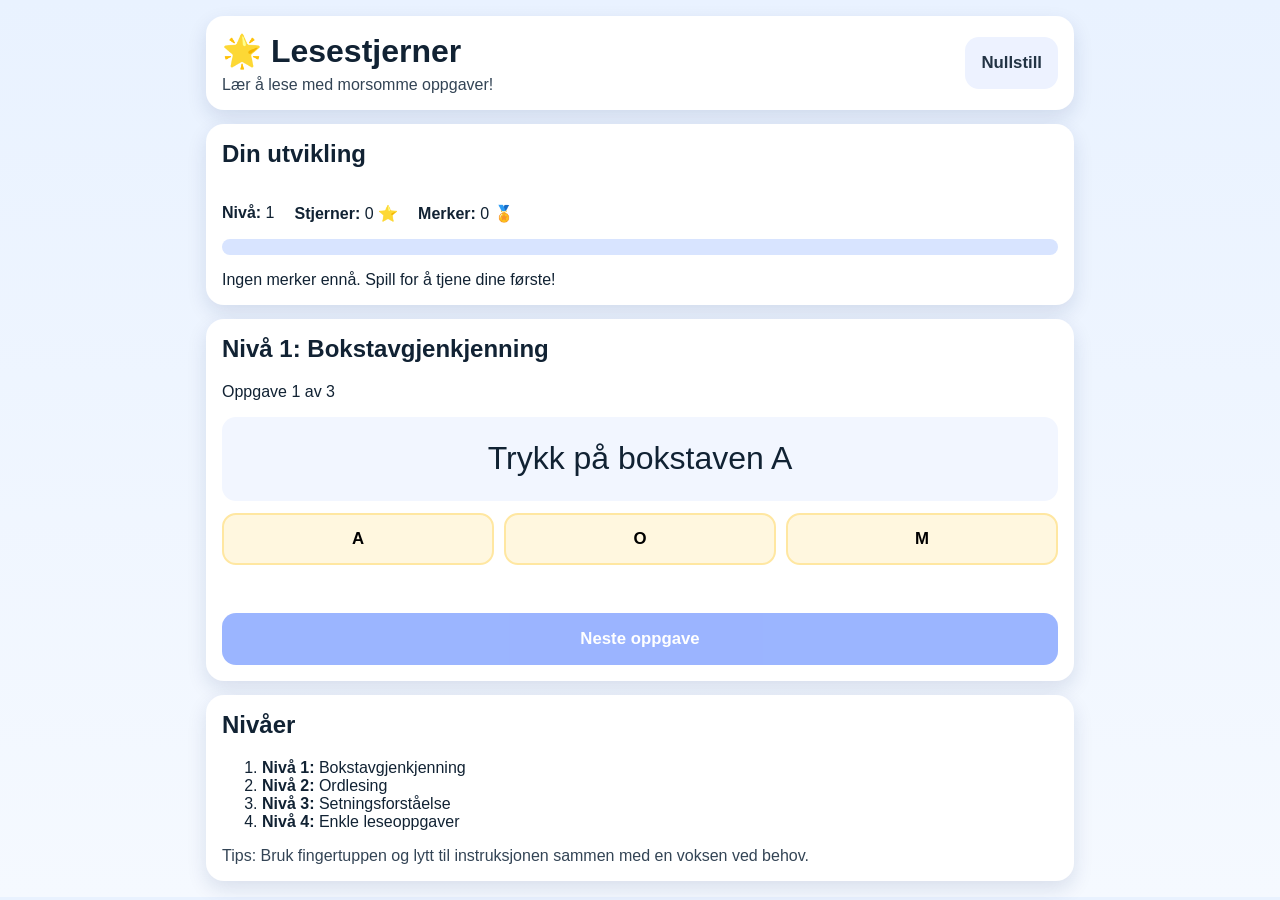
==== index.html @ c0b7d6df "Lag berøringsvennlig lesespill med nivåer og progresjon" ====
<!doctype html>
<html lang="no">
<head>
  <meta charset="UTF-8" />
  <meta name="viewport" content="width=device-width, initial-scale=1, viewport-fit=cover" />
  <title>Lesestjerner – Lesespill for barn</title>
  <link rel="stylesheet" href="styles.css" />
</head>
<body>
  <div class="app" role="application" aria-label="Lesestjerner spill">
    <header class="topbar card">
      <div>
        <h1>🌟 Lesestjerner</h1>
        <p class="subtitle">Lær å lese med morsomme oppgaver!</p>
      </div>
      <button id="resetProgress" class="secondary" aria-label="Nullstill fremgang">Nullstill</button>
    </header>

    <section class="progress card" aria-live="polite">
      <h2>Din utvikling</h2>
      <div class="stats">
        <p><strong>Nivå:</strong> <span id="playerLevel">1</span></p>
        <p><strong>Stjerner:</strong> <span id="starCount">0</span> ⭐</p>
        <p><strong>Merker:</strong> <span id="badgeCount">0</span> 🏅</p>
      </div>
      <div class="bar-wrap" aria-label="Total progresjon">
        <div id="progressBar" class="bar"></div>
      </div>
      <p id="badgeShelf" class="badge-shelf">Ingen merker ennå. Spill for å tjene dine første!</p>
    </section>

    <main class="game card">
      <h2 id="taskTitle">Oppgave 1</h2>
      <p id="taskInstruction">Trykk på riktig svar.</p>
      <div id="taskContent" class="task-content"></div>
      <div id="answerButtons" class="answer-buttons"></div>
      <p id="feedback" class="feedback" aria-live="assertive"></p>
      <button id="nextTask" class="primary" disabled>Neste oppgave</button>
    </main>

    <section class="levels card">
      <h2>Nivåer</h2>
      <ol>
        <li><strong>Nivå 1:</strong> Bokstavgjenkjenning</li>
        <li><strong>Nivå 2:</strong> Ordlesing</li>
        <li><strong>Nivå 3:</strong> Setningsforståelse</li>
        <li><strong>Nivå 4:</strong> Enkle leseoppgaver</li>
      </ol>
      <p class="small">Tips: Bruk fingertuppen og lytt til instruksjonen sammen med en voksen ved behov.</p>
    </section>
  </div>

  <div id="rewardAnimation" class="reward-animation" aria-hidden="true">✨ Bra jobbet! ✨</div>

  <script src="app.js"></script>
</body>
</html>
---- styles.css ----
:root {
  --bg: #f5f9ff;
  --card: #ffffff;
  --ink: #123;
  --primary: #4a78ff;
  --primary-dark: #365fd8;
  --good: #1f9d55;
  --bad: #d64545;
  --accent: #ffd447;
  --radius: 18px;
  --shadow: 0 8px 20px rgba(20, 40, 100, 0.12);
}

* {
  box-sizing: border-box;
  -webkit-tap-highlight-color: transparent;
}

body {
  margin: 0;
  font-family: "Avenir Next", "Helvetica Neue", Arial, sans-serif;
  background: linear-gradient(180deg, #e9f2ff, var(--bg));
  color: var(--ink);
}

.app {
  max-width: 900px;
  margin: 0 auto;
  padding: 16px;
  display: grid;
  gap: 14px;
}

.card {
  background: var(--card);
  border-radius: var(--radius);
  box-shadow: var(--shadow);
  padding: 16px;
}

.topbar {
  display: flex;
  justify-content: space-between;
  align-items: center;
  gap: 12px;
}

h1 {
  margin: 0;
  font-size: clamp(1.5rem, 4vw, 2rem);
}

h2 {
  margin-top: 0;
}

.subtitle,
.small {
  margin: 6px 0 0;
  color: #345;
}

.stats {
  display: flex;
  flex-wrap: wrap;
  gap: 12px 20px;
}

.bar-wrap {
  width: 100%;
  height: 16px;
  border-radius: 999px;
  background: #d8e4ff;
  overflow: hidden;
}

.bar {
  width: 0;
  height: 100%;
  background: linear-gradient(90deg, #6a8dff, #4ad4ff);
  transition: width 300ms ease;
}

.badge-shelf {
  margin-bottom: 0;
}

.task-content {
  font-size: clamp(1.3rem, 5vw, 2rem);
  background: #f2f6ff;
  border-radius: 14px;
  padding: 14px;
  min-height: 84px;
  display: flex;
  align-items: center;
  justify-content: center;
  text-align: center;
}

.answer-buttons {
  margin-top: 12px;
  display: grid;
  grid-template-columns: repeat(auto-fit, minmax(130px, 1fr));
  gap: 10px;
}

button {
  border: none;
  border-radius: 14px;
  padding: 14px 16px;
  font-size: 1.05rem;
  font-weight: 700;
  min-height: 52px;
  touch-action: manipulation;
}

button:disabled {
  opacity: 0.55;
}

button.primary {
  margin-top: 12px;
  width: 100%;
  background: var(--primary);
  color: white;
}

button.primary:not(:disabled):active,
button.primary:not(:disabled):hover {
  background: var(--primary-dark);
}

button.secondary {
  background: #edf2ff;
  color: #234;
}

.answer {
  background: #fff7df;
  border: 2px solid #ffe7a1;
}

.answer.correct {
  background: #dcffe9;
  border-color: #94ebbb;
}

.answer.wrong {
  background: #ffe3e3;
  border-color: #ffb0b0;
}

.feedback {
  margin: 12px 0 0;
  font-size: 1.1rem;
  min-height: 24px;
  font-weight: 600;
}

.feedback.good { color: var(--good); }
.feedback.bad { color: var(--bad); }

.reward-animation {
  position: fixed;
  inset: auto 20px 24px 20px;
  background: var(--accent);
  color: #4d3400;
  border-radius: 16px;
  box-shadow: var(--shadow);
  text-align: center;
  padding: 14px;
  font-weight: 800;
  transform: translateY(120px);
  transition: transform 300ms ease;
}

.reward-animation.show {
  transform: translateY(0);
}

@media (min-width: 768px) {
  .app {
    grid-template-columns: 1fr 1fr;
  }

  .topbar,
  .progress,
  .game,
  .levels {
    grid-column: span 2;
  }
}
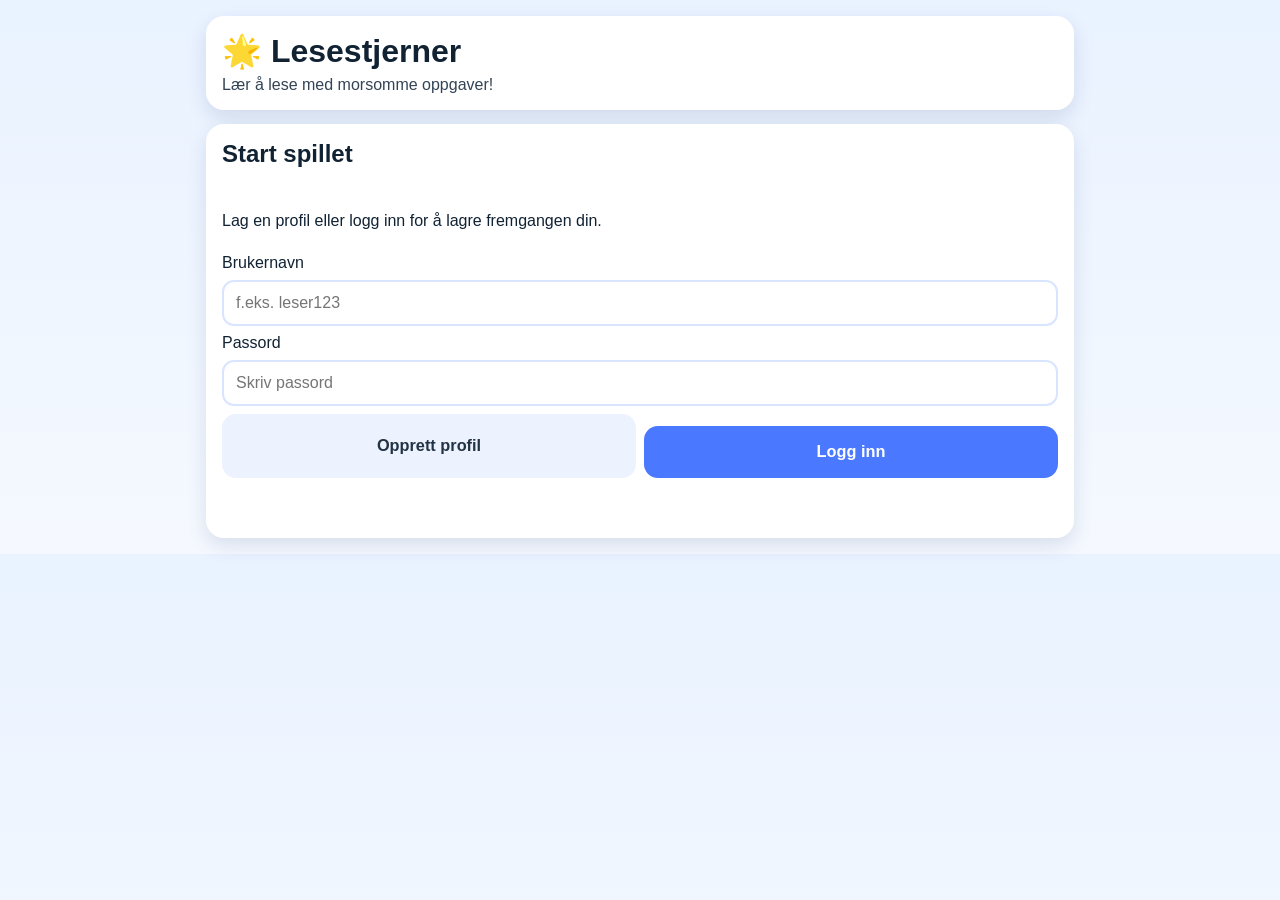
==== commit 0a4c7943: "Legg til profiler, nivåvalgflyt og historikk" ====
--- a/index.html
+++ b/index.html
@@ -13,40 +13,58 @@
         <h1>🌟 Lesestjerner</h1>
         <p class="subtitle">Lær å lese med morsomme oppgaver!</p>
       </div>
-      <button id="resetProgress" class="secondary" aria-label="Nullstill fremgang">Nullstill</button>
+      <button id="logoutBtn" class="secondary" hidden>Logg ut</button>
     </header>
 
-    <section class="progress card" aria-live="polite">
-      <h2>Din utvikling</h2>
-      <div class="stats">
-        <p><strong>Nivå:</strong> <span id="playerLevel">1</span></p>
-        <p><strong>Stjerner:</strong> <span id="starCount">0</span> ⭐</p>
-        <p><strong>Merker:</strong> <span id="badgeCount">0</span> 🏅</p>
+    <section id="authCard" class="card auth" aria-live="polite">
+      <h2>Start spillet</h2>
+      <p>Lag en profil eller logg inn for å lagre fremgangen din.</p>
+      <label for="usernameInput">Brukernavn</label>
+      <input id="usernameInput" type="text" autocomplete="username" maxlength="20" placeholder="f.eks. leser123" />
+      <label for="passwordInput">Passord</label>
+      <input id="passwordInput" type="password" autocomplete="current-password" maxlength="30" placeholder="Skriv passord" />
+      <div class="auth-actions">
+        <button id="createProfileBtn" class="secondary">Opprett profil</button>
+        <button id="loginBtn" class="primary">Logg inn</button>
       </div>
-      <div class="bar-wrap" aria-label="Total progresjon">
-        <div id="progressBar" class="bar"></div>
-      </div>
-      <p id="badgeShelf" class="badge-shelf">Ingen merker ennå. Spill for å tjene dine første!</p>
+      <p id="authFeedback" class="feedback"></p>
     </section>
 
-    <main class="game card">
-      <h2 id="taskTitle">Oppgave 1</h2>
-      <p id="taskInstruction">Trykk på riktig svar.</p>
-      <div id="taskContent" class="task-content"></div>
-      <div id="answerButtons" class="answer-buttons"></div>
-      <p id="feedback" class="feedback" aria-live="assertive"></p>
-      <button id="nextTask" class="primary" disabled>Neste oppgave</button>
-    </main>
+    <section id="gameShell" hidden>
+      <section class="progress card" aria-live="polite">
+        <h2>Din utvikling</h2>
+        <p><strong>Innlogget som:</strong> <span id="activeUser">-</span></p>
+        <div class="stats">
+          <p><strong>Stjerner:</strong> <span id="starCount">0</span> ⭐</p>
+          <p><strong>Merker:</strong> <span id="badgeCount">0</span> 🏅</p>
+        </div>
+        <div class="bar-wrap" aria-label="Total progresjon">
+          <div id="progressBar" class="bar"></div>
+        </div>
+        <p id="badgeShelf" class="badge-shelf">Ingen merker ennå. Spill for å tjene dine første!</p>
+        <button id="resetProgress" class="secondary">Nullstill min fremgang</button>
+      </section>
 
-    <section class="levels card">
-      <h2>Nivåer</h2>
-      <ol>
-        <li><strong>Nivå 1:</strong> Bokstavgjenkjenning</li>
-        <li><strong>Nivå 2:</strong> Ordlesing</li>
-        <li><strong>Nivå 3:</strong> Setningsforståelse</li>
-        <li><strong>Nivå 4:</strong> Enkle leseoppgaver</li>
-      </ol>
-      <p class="small">Tips: Bruk fingertuppen og lytt til instruksjonen sammen med en voksen ved behov.</p>
+      <section class="card level-picker">
+        <h2>Velg nivå</h2>
+        <p id="levelStatus" class="small">Velg et nivå for å starte.</p>
+        <div id="levelButtons" class="level-buttons"></div>
+      </section>
+
+      <main class="game card">
+        <h2 id="taskTitle">Oppgave</h2>
+        <p id="taskInstruction">Velg et nivå først.</p>
+        <div id="taskContent" class="task-content">👈 Velg nivå for å begynne.</div>
+        <div id="answerButtons" class="answer-buttons"></div>
+        <p id="feedback" class="feedback" aria-live="assertive"></p>
+        <button id="nextTask" class="primary" disabled>Neste oppgave</button>
+      </main>
+
+      <section class="levels card">
+        <h2>Historikk</h2>
+        <p class="small">Her ser du dine siste fullførte nivåer.</p>
+        <ul id="historyList" class="history-list"></ul>
+      </section>
     </section>
   </div>
 
--- a/styles.css
+++ b/styles.css
@@ -60,6 +60,24 @@
   color: #345;
 }
 
+.auth {
+  display: grid;
+  gap: 8px;
+}
+
+input {
+  border: 2px solid #d9e4ff;
+  border-radius: 12px;
+  padding: 12px;
+  font-size: 1rem;
+}
+
+.auth-actions {
+  display: grid;
+  gap: 8px;
+  grid-template-columns: 1fr 1fr;
+}
+
 .stats {
   display: flex;
   flex-wrap: wrap;
@@ -82,11 +100,22 @@
 }
 
 .badge-shelf {
-  margin-bottom: 0;
+  margin-bottom: 12px;
+}
+
+.level-buttons {
+  display: grid;
+  grid-template-columns: repeat(auto-fit, minmax(150px, 1fr));
+  gap: 8px;
+  margin-top: 10px;
+}
+
+.level-button.active {
+  outline: 3px solid #8cb0ff;
 }
 
 .task-content {
-  font-size: clamp(1.3rem, 5vw, 2rem);
+  font-size: clamp(1.15rem, 4.5vw, 1.7rem);
   background: #f2f6ff;
   border-radius: 14px;
   padding: 14px;
@@ -108,7 +137,7 @@
   border: none;
   border-radius: 14px;
   padding: 14px 16px;
-  font-size: 1.05rem;
+  font-size: 1.02rem;
   font-weight: 700;
   min-height: 52px;
   touch-action: manipulation;
@@ -159,6 +188,11 @@
 
 .feedback.good { color: var(--good); }
 .feedback.bad { color: var(--bad); }
+
+.history-list {
+  margin: 8px 0 0;
+  padding-left: 18px;
+}
 
 .reward-animation {
   position: fixed;
@@ -184,9 +218,12 @@
   }
 
   .topbar,
+  #authCard,
+  #gameShell,
   .progress,
   .game,
-  .levels {
+  .levels,
+  .level-picker {
     grid-column: span 2;
   }
 }
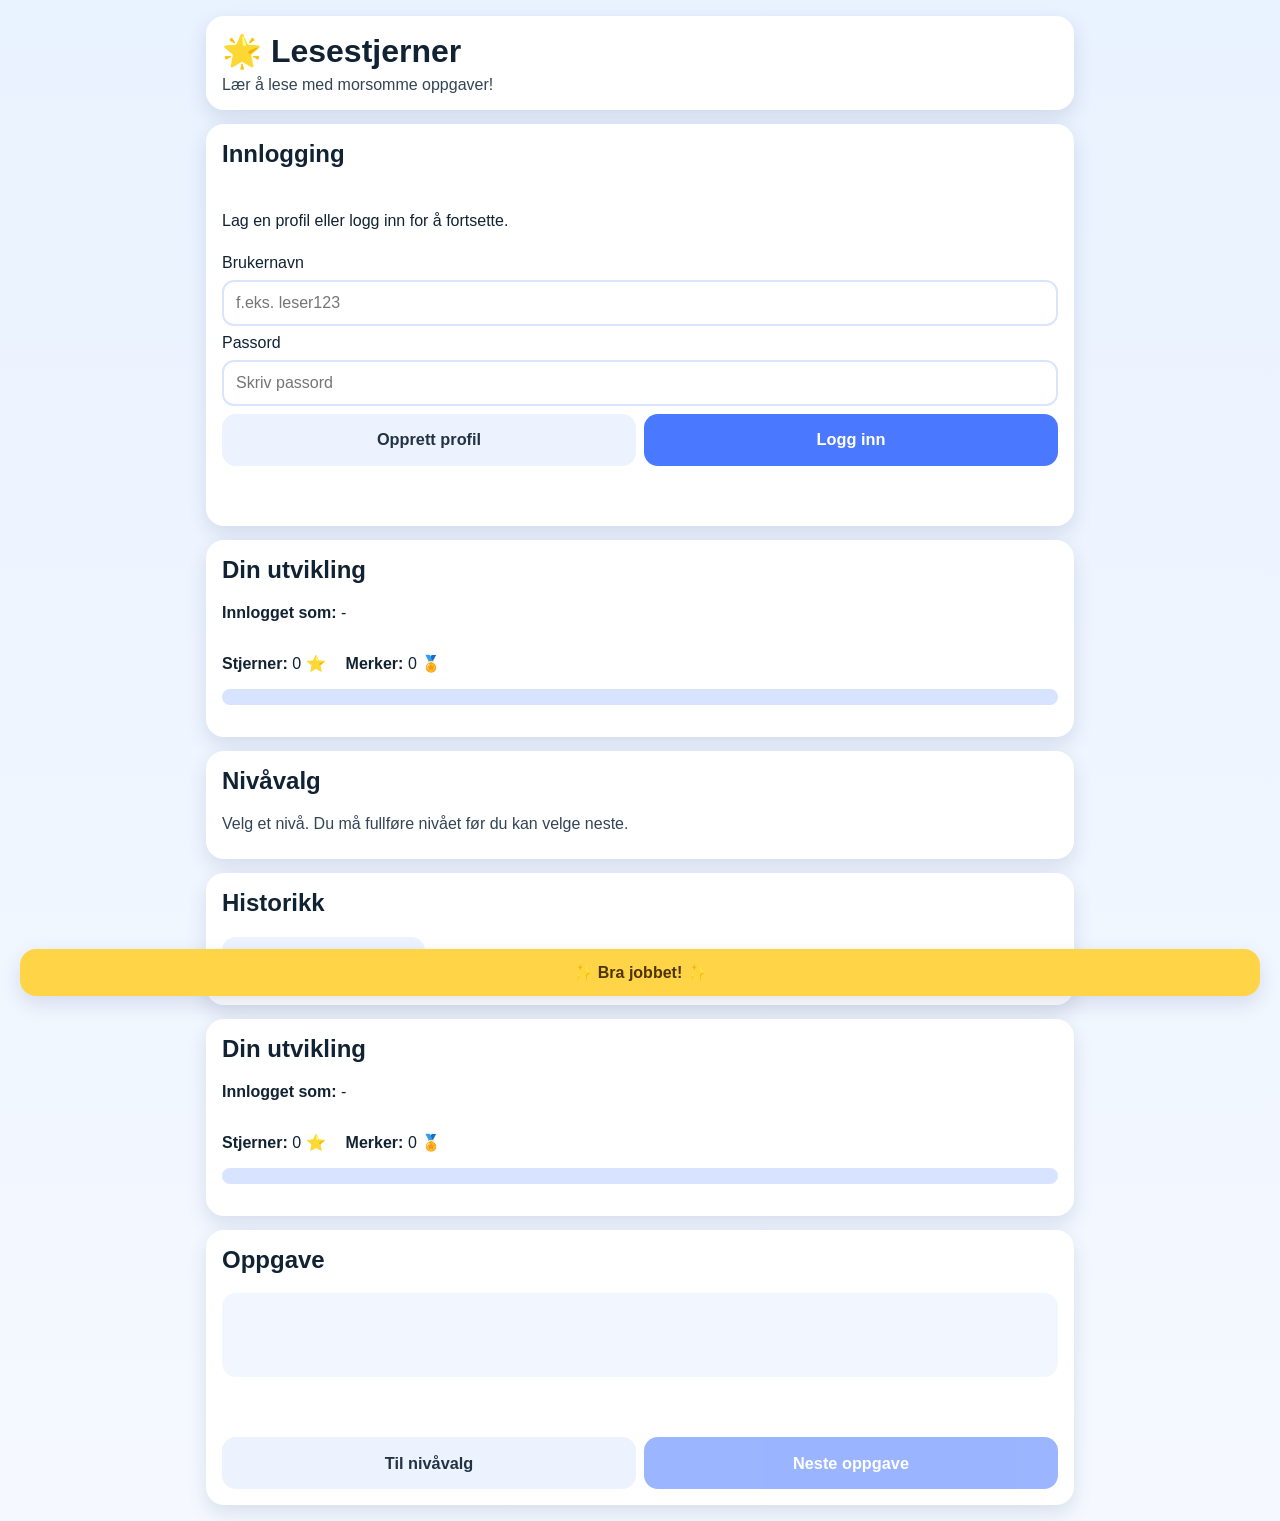
==== commit 84d82577: "Del UI i lag: innlogging, nivåvalg og oppgaver" ====
--- a/index.html
+++ b/index.html
@@ -16,9 +16,9 @@
       <button id="logoutBtn" class="secondary" hidden>Logg ut</button>
     </header>
 
-    <section id="authCard" class="card auth" aria-live="polite">
-      <h2>Start spillet</h2>
-      <p>Lag en profil eller logg inn for å lagre fremgangen din.</p>
+    <section id="loginView" class="card auth view" aria-live="polite">
+      <h2>Innlogging</h2>
+      <p>Lag en profil eller logg inn for å fortsette.</p>
       <label for="usernameInput">Brukernavn</label>
       <input id="usernameInput" type="text" autocomplete="username" maxlength="20" placeholder="f.eks. leser123" />
       <label for="passwordInput">Passord</label>
@@ -30,46 +30,58 @@
       <p id="authFeedback" class="feedback"></p>
     </section>
 
-    <section id="gameShell" hidden>
+    <section id="levelView" class="view" hidden>
       <section class="progress card" aria-live="polite">
         <h2>Din utvikling</h2>
-        <p><strong>Innlogget som:</strong> <span id="activeUser">-</span></p>
+        <p><strong>Innlogget som:</strong> <span id="activeUserLevel">-</span></p>
         <div class="stats">
-          <p><strong>Stjerner:</strong> <span id="starCount">0</span> ⭐</p>
-          <p><strong>Merker:</strong> <span id="badgeCount">0</span> 🏅</p>
+          <p><strong>Stjerner:</strong> <span id="starCountLevel">0</span> ⭐</p>
+          <p><strong>Merker:</strong> <span id="badgeCountLevel">0</span> 🏅</p>
         </div>
-        <div class="bar-wrap" aria-label="Total progresjon">
-          <div id="progressBar" class="bar"></div>
-        </div>
-        <p id="badgeShelf" class="badge-shelf">Ingen merker ennå. Spill for å tjene dine første!</p>
-        <button id="resetProgress" class="secondary">Nullstill min fremgang</button>
+        <div class="bar-wrap"><div id="progressBarLevel" class="bar"></div></div>
+        <p id="badgeShelfLevel" class="badge-shelf"></p>
       </section>
 
       <section class="card level-picker">
-        <h2>Velg nivå</h2>
-        <p id="levelStatus" class="small">Velg et nivå for å starte.</p>
+        <h2>Nivåvalg</h2>
+        <p class="small">Velg et nivå. Du må fullføre nivået før du kan velge neste.</p>
         <div id="levelButtons" class="level-buttons"></div>
+      </section>
+
+      <section class="levels card">
+        <h2>Historikk</h2>
+        <ul id="historyList" class="history-list"></ul>
+        <button id="resetProgress" class="secondary">Nullstill min fremgang</button>
+      </section>
+    </section>
+
+    <section id="taskView" class="view" hidden>
+      <section class="progress card" aria-live="polite">
+        <h2>Din utvikling</h2>
+        <p><strong>Innlogget som:</strong> <span id="activeUserTask">-</span></p>
+        <div class="stats">
+          <p><strong>Stjerner:</strong> <span id="starCountTask">0</span> ⭐</p>
+          <p><strong>Merker:</strong> <span id="badgeCountTask">0</span> 🏅</p>
+        </div>
+        <div class="bar-wrap"><div id="progressBarTask" class="bar"></div></div>
+        <p id="badgeShelfTask" class="badge-shelf"></p>
       </section>
 
       <main class="game card">
         <h2 id="taskTitle">Oppgave</h2>
-        <p id="taskInstruction">Velg et nivå først.</p>
-        <div id="taskContent" class="task-content">👈 Velg nivå for å begynne.</div>
+        <p id="taskInstruction"></p>
+        <div id="taskContent" class="task-content"></div>
         <div id="answerButtons" class="answer-buttons"></div>
         <p id="feedback" class="feedback" aria-live="assertive"></p>
-        <button id="nextTask" class="primary" disabled>Neste oppgave</button>
+        <div class="task-actions">
+          <button id="backToLevelsBtn" class="secondary">Til nivåvalg</button>
+          <button id="nextTask" class="primary" disabled>Neste oppgave</button>
+        </div>
       </main>
-
-      <section class="levels card">
-        <h2>Historikk</h2>
-        <p class="small">Her ser du dine siste fullførte nivåer.</p>
-        <ul id="historyList" class="history-list"></ul>
-      </section>
     </section>
   </div>
 
   <div id="rewardAnimation" class="reward-animation" aria-hidden="true">✨ Bra jobbet! ✨</div>
-
   <script src="app.js"></script>
 </body>
 </html>
--- a/styles.css
+++ b/styles.css
@@ -11,10 +11,7 @@
   --shadow: 0 8px 20px rgba(20, 40, 100, 0.12);
 }
 
-* {
-  box-sizing: border-box;
-  -webkit-tap-highlight-color: transparent;
-}
+* { box-sizing: border-box; -webkit-tap-highlight-color: transparent; }
 
 body {
   margin: 0;
@@ -23,96 +20,23 @@
   color: var(--ink);
 }
 
-.app {
-  max-width: 900px;
-  margin: 0 auto;
-  padding: 16px;
-  display: grid;
-  gap: 14px;
-}
+.app { max-width: 900px; margin: 0 auto; padding: 16px; display: grid; gap: 14px; }
+.card { background: var(--card); border-radius: var(--radius); box-shadow: var(--shadow); padding: 16px; }
+.topbar { display: flex; justify-content: space-between; align-items: center; gap: 12px; }
+h1 { margin: 0; font-size: clamp(1.5rem, 4vw, 2rem); }
+h2 { margin-top: 0; }
+.subtitle,.small { margin: 6px 0 0; color: #345; }
+.view { display: grid; gap: 14px; }
+.auth { gap: 8px; }
+input { border: 2px solid #d9e4ff; border-radius: 12px; padding: 12px; font-size: 1rem; }
+.auth-actions { display: grid; gap: 8px; grid-template-columns: 1fr 1fr; }
 
-.card {
-  background: var(--card);
-  border-radius: var(--radius);
-  box-shadow: var(--shadow);
-  padding: 16px;
-}
+.stats { display: flex; flex-wrap: wrap; gap: 12px 20px; }
+.bar-wrap { width: 100%; height: 16px; border-radius: 999px; background: #d8e4ff; overflow: hidden; }
+.bar { width: 0; height: 100%; background: linear-gradient(90deg, #6a8dff, #4ad4ff); transition: width 300ms ease; }
+.badge-shelf { margin-bottom: 0; }
 
-.topbar {
-  display: flex;
-  justify-content: space-between;
-  align-items: center;
-  gap: 12px;
-}
-
-h1 {
-  margin: 0;
-  font-size: clamp(1.5rem, 4vw, 2rem);
-}
-
-h2 {
-  margin-top: 0;
-}
-
-.subtitle,
-.small {
-  margin: 6px 0 0;
-  color: #345;
-}
-
-.auth {
-  display: grid;
-  gap: 8px;
-}
-
-input {
-  border: 2px solid #d9e4ff;
-  border-radius: 12px;
-  padding: 12px;
-  font-size: 1rem;
-}
-
-.auth-actions {
-  display: grid;
-  gap: 8px;
-  grid-template-columns: 1fr 1fr;
-}
-
-.stats {
-  display: flex;
-  flex-wrap: wrap;
-  gap: 12px 20px;
-}
-
-.bar-wrap {
-  width: 100%;
-  height: 16px;
-  border-radius: 999px;
-  background: #d8e4ff;
-  overflow: hidden;
-}
-
-.bar {
-  width: 0;
-  height: 100%;
-  background: linear-gradient(90deg, #6a8dff, #4ad4ff);
-  transition: width 300ms ease;
-}
-
-.badge-shelf {
-  margin-bottom: 12px;
-}
-
-.level-buttons {
-  display: grid;
-  grid-template-columns: repeat(auto-fit, minmax(150px, 1fr));
-  gap: 8px;
-  margin-top: 10px;
-}
-
-.level-button.active {
-  outline: 3px solid #8cb0ff;
-}
+.level-buttons { display: grid; grid-template-columns: repeat(auto-fit, minmax(150px, 1fr)); gap: 8px; margin-top: 10px; }
 
 .task-content {
   font-size: clamp(1.15rem, 4.5vw, 1.7rem);
@@ -126,12 +50,8 @@
   text-align: center;
 }
 
-.answer-buttons {
-  margin-top: 12px;
-  display: grid;
-  grid-template-columns: repeat(auto-fit, minmax(130px, 1fr));
-  gap: 10px;
-}
+.answer-buttons { margin-top: 12px; display: grid; grid-template-columns: repeat(auto-fit, minmax(130px, 1fr)); gap: 10px; }
+.task-actions { display: grid; grid-template-columns: 1fr 1fr; gap: 8px; margin-top: 12px; }
 
 button {
   border: none;
@@ -142,57 +62,20 @@
   min-height: 52px;
   touch-action: manipulation;
 }
+button:disabled { opacity: 0.55; }
+button.primary { width: 100%; background: var(--primary); color: white; }
+button.primary:not(:disabled):active, button.primary:not(:disabled):hover { background: var(--primary-dark); }
+button.secondary { background: #edf2ff; color: #234; }
 
-button:disabled {
-  opacity: 0.55;
-}
+.answer { background: #fff7df; border: 2px solid #ffe7a1; }
+.answer.correct { background: #dcffe9; border-color: #94ebbb; }
+.answer.wrong { background: #ffe3e3; border-color: #ffb0b0; }
 
-button.primary {
-  margin-top: 12px;
-  width: 100%;
-  background: var(--primary);
-  color: white;
-}
-
-button.primary:not(:disabled):active,
-button.primary:not(:disabled):hover {
-  background: var(--primary-dark);
-}
-
-button.secondary {
-  background: #edf2ff;
-  color: #234;
-}
-
-.answer {
-  background: #fff7df;
-  border: 2px solid #ffe7a1;
-}
-
-.answer.correct {
-  background: #dcffe9;
-  border-color: #94ebbb;
-}
-
-.answer.wrong {
-  background: #ffe3e3;
-  border-color: #ffb0b0;
-}
-
-.feedback {
-  margin: 12px 0 0;
-  font-size: 1.1rem;
-  min-height: 24px;
-  font-weight: 600;
-}
-
+.feedback { margin: 12px 0 0; font-size: 1.1rem; min-height: 24px; font-weight: 600; }
 .feedback.good { color: var(--good); }
 .feedback.bad { color: var(--bad); }
 
-.history-list {
-  margin: 8px 0 0;
-  padding-left: 18px;
-}
+.history-list { margin: 8px 0 12px; padding-left: 18px; }
 
 .reward-animation {
   position: fixed;
@@ -207,23 +90,9 @@
   transform: translateY(120px);
   transition: transform 300ms ease;
 }
-
-.reward-animation.show {
-  transform: translateY(0);
-}
+.reward-animation.show { transform: translateY(0); }
 
 @media (min-width: 768px) {
-  .app {
-    grid-template-columns: 1fr 1fr;
-  }
-
-  .topbar,
-  #authCard,
-  #gameShell,
-  .progress,
-  .game,
-  .levels,
-  .level-picker {
-    grid-column: span 2;
-  }
+  .app { grid-template-columns: 1fr 1fr; }
+  .topbar,.view { grid-column: span 2; }
 }
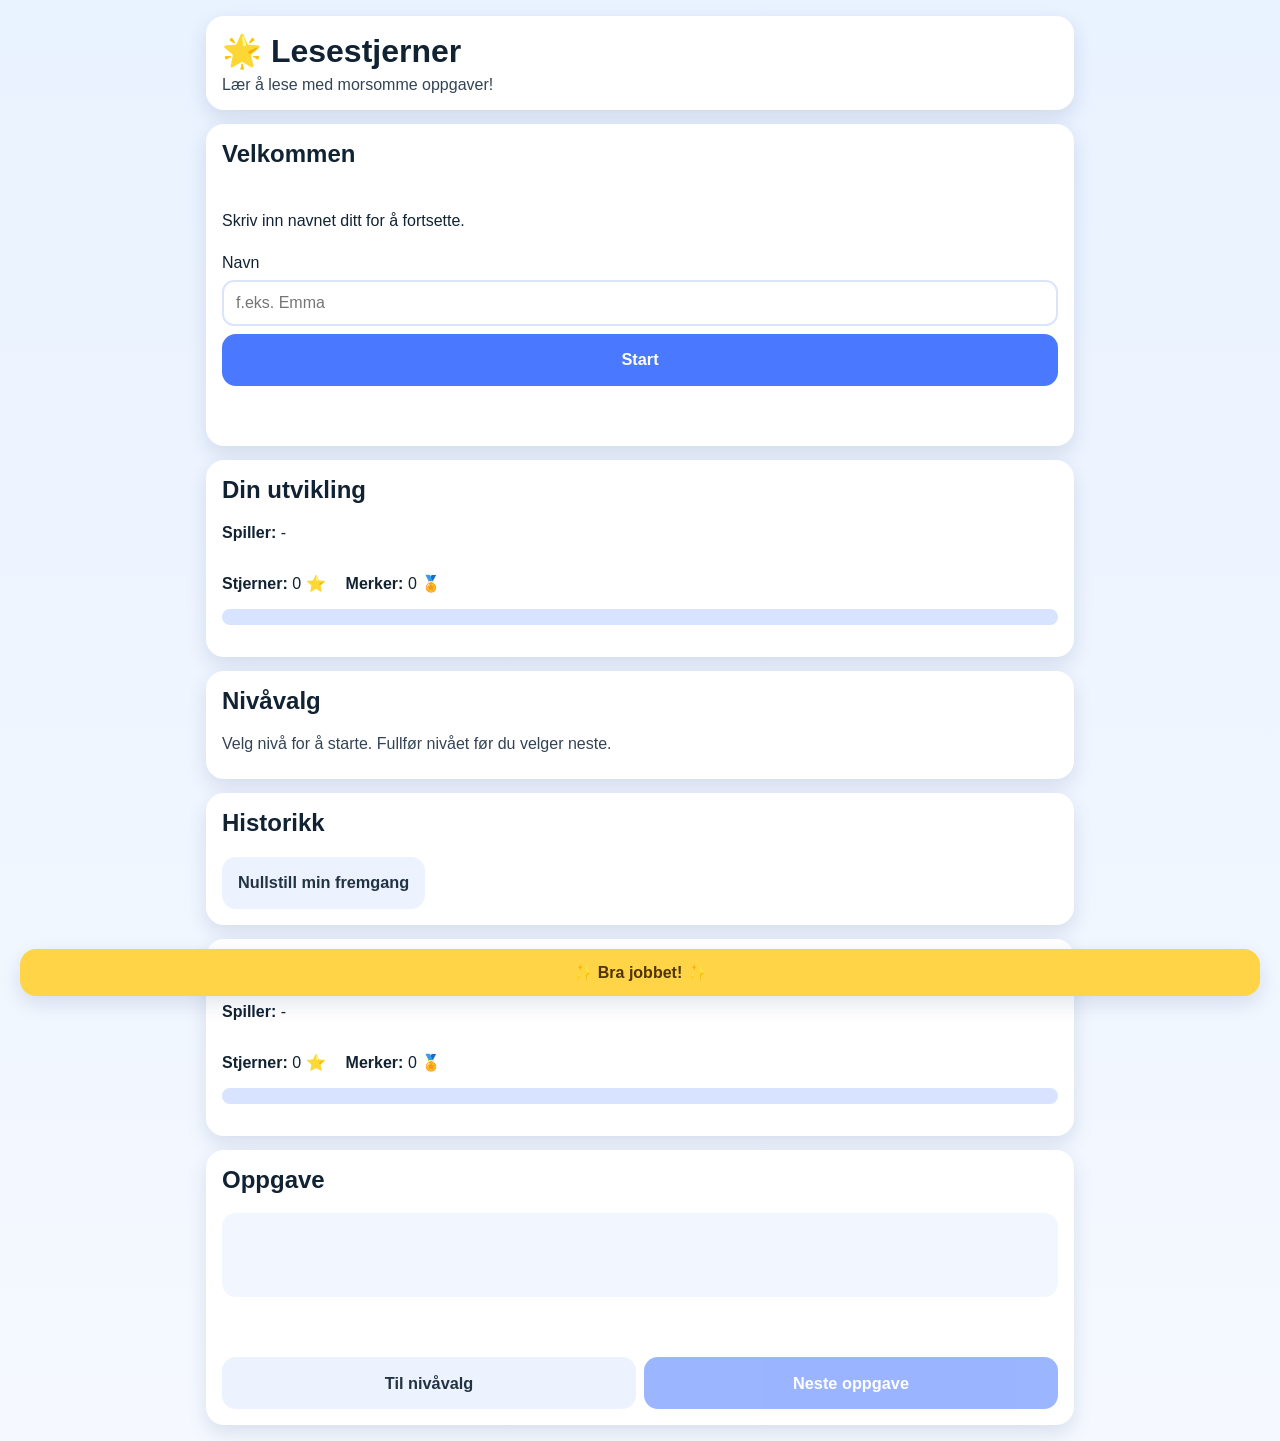
==== commit 49ef4989: "Gjør innlogging til navnefelt med startsideflyt" ====
--- a/index.html
+++ b/index.html
@@ -13,27 +13,22 @@
         <h1>🌟 Lesestjerner</h1>
         <p class="subtitle">Lær å lese med morsomme oppgaver!</p>
       </div>
-      <button id="logoutBtn" class="secondary" hidden>Logg ut</button>
+      <button id="logoutBtn" class="secondary" hidden>Bytt spiller</button>
     </header>
 
     <section id="loginView" class="card auth view" aria-live="polite">
-      <h2>Innlogging</h2>
-      <p>Lag en profil eller logg inn for å fortsette.</p>
-      <label for="usernameInput">Brukernavn</label>
-      <input id="usernameInput" type="text" autocomplete="username" maxlength="20" placeholder="f.eks. leser123" />
-      <label for="passwordInput">Passord</label>
-      <input id="passwordInput" type="password" autocomplete="current-password" maxlength="30" placeholder="Skriv passord" />
-      <div class="auth-actions">
-        <button id="createProfileBtn" class="secondary">Opprett profil</button>
-        <button id="loginBtn" class="primary">Logg inn</button>
-      </div>
+      <h2>Velkommen</h2>
+      <p>Skriv inn navnet ditt for å fortsette.</p>
+      <label for="nameInput">Navn</label>
+      <input id="nameInput" type="text" maxlength="20" placeholder="f.eks. Emma" />
+      <button id="startBtn" class="primary">Start</button>
       <p id="authFeedback" class="feedback"></p>
     </section>
 
     <section id="levelView" class="view" hidden>
       <section class="progress card" aria-live="polite">
         <h2>Din utvikling</h2>
-        <p><strong>Innlogget som:</strong> <span id="activeUserLevel">-</span></p>
+        <p><strong>Spiller:</strong> <span id="activeUserLevel">-</span></p>
         <div class="stats">
           <p><strong>Stjerner:</strong> <span id="starCountLevel">0</span> ⭐</p>
           <p><strong>Merker:</strong> <span id="badgeCountLevel">0</span> 🏅</p>
@@ -44,7 +39,7 @@
 
       <section class="card level-picker">
         <h2>Nivåvalg</h2>
-        <p class="small">Velg et nivå. Du må fullføre nivået før du kan velge neste.</p>
+        <p class="small">Velg nivå for å starte. Fullfør nivået før du velger neste.</p>
         <div id="levelButtons" class="level-buttons"></div>
       </section>
 
@@ -58,7 +53,7 @@
     <section id="taskView" class="view" hidden>
       <section class="progress card" aria-live="polite">
         <h2>Din utvikling</h2>
-        <p><strong>Innlogget som:</strong> <span id="activeUserTask">-</span></p>
+        <p><strong>Spiller:</strong> <span id="activeUserTask">-</span></p>
         <div class="stats">
           <p><strong>Stjerner:</strong> <span id="starCountTask">0</span> ⭐</p>
           <p><strong>Merker:</strong> <span id="badgeCountTask">0</span> 🏅</p>
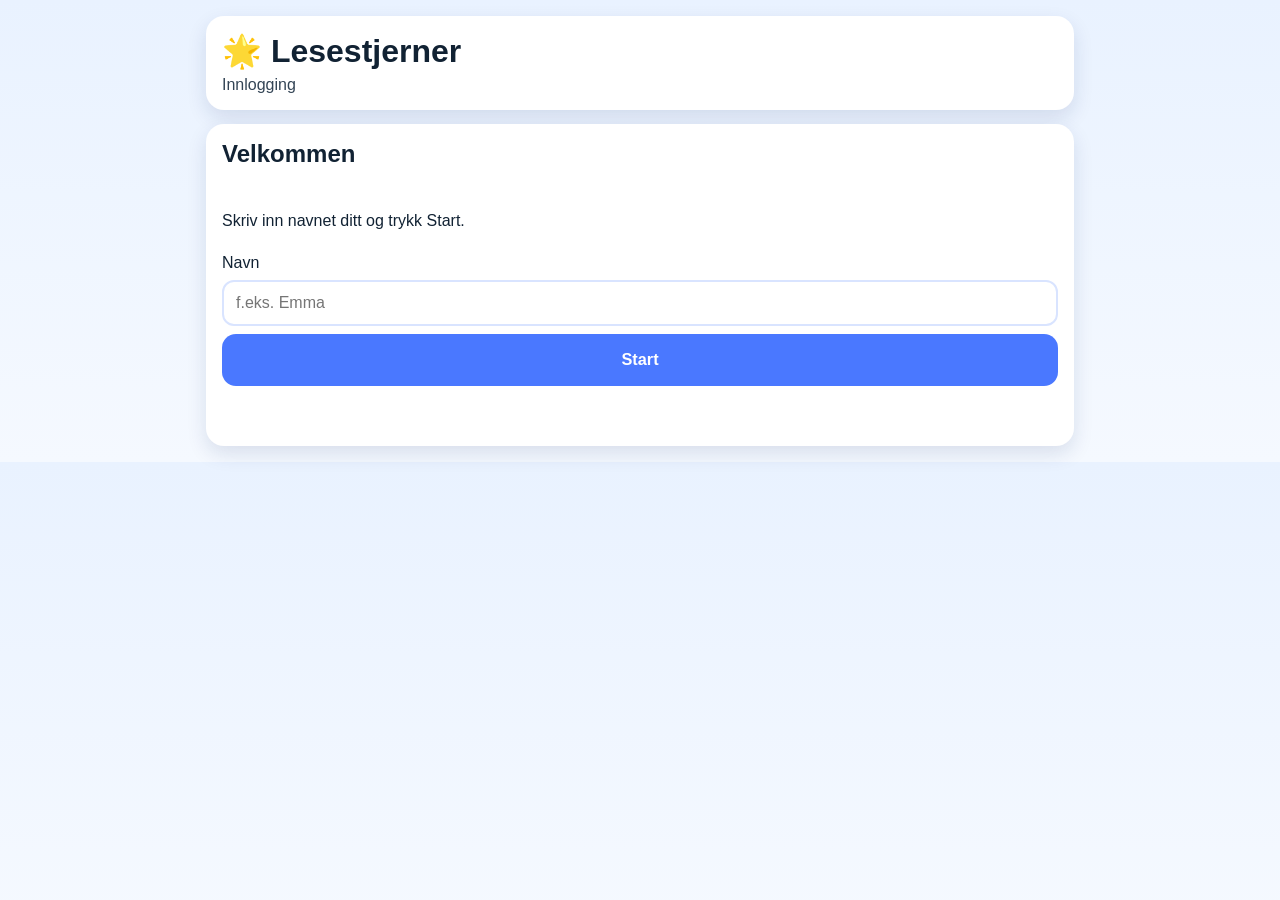
==== commit b2c2d00a: "Splitt spillet til egne URL-sider for login nivå og oppgaver" ====
--- a/index.html
+++ b/index.html
@@ -2,81 +2,11 @@
 <html lang="no">
 <head>
   <meta charset="UTF-8" />
-  <meta name="viewport" content="width=device-width, initial-scale=1, viewport-fit=cover" />
-  <title>Lesestjerner – Lesespill for barn</title>
-  <link rel="stylesheet" href="styles.css" />
+  <meta http-equiv="refresh" content="0; url=login.html" />
+  <meta name="viewport" content="width=device-width, initial-scale=1" />
+  <title>Lesestjerner</title>
 </head>
 <body>
-  <div class="app" role="application" aria-label="Lesestjerner spill">
-    <header class="topbar card">
-      <div>
-        <h1>🌟 Lesestjerner</h1>
-        <p class="subtitle">Lær å lese med morsomme oppgaver!</p>
-      </div>
-      <button id="logoutBtn" class="secondary" hidden>Bytt spiller</button>
-    </header>
-
-    <section id="loginView" class="card auth view" aria-live="polite">
-      <h2>Velkommen</h2>
-      <p>Skriv inn navnet ditt for å fortsette.</p>
-      <label for="nameInput">Navn</label>
-      <input id="nameInput" type="text" maxlength="20" placeholder="f.eks. Emma" />
-      <button id="startBtn" class="primary">Start</button>
-      <p id="authFeedback" class="feedback"></p>
-    </section>
-
-    <section id="levelView" class="view" hidden>
-      <section class="progress card" aria-live="polite">
-        <h2>Din utvikling</h2>
-        <p><strong>Spiller:</strong> <span id="activeUserLevel">-</span></p>
-        <div class="stats">
-          <p><strong>Stjerner:</strong> <span id="starCountLevel">0</span> ⭐</p>
-          <p><strong>Merker:</strong> <span id="badgeCountLevel">0</span> 🏅</p>
-        </div>
-        <div class="bar-wrap"><div id="progressBarLevel" class="bar"></div></div>
-        <p id="badgeShelfLevel" class="badge-shelf"></p>
-      </section>
-
-      <section class="card level-picker">
-        <h2>Nivåvalg</h2>
-        <p class="small">Velg nivå for å starte. Fullfør nivået før du velger neste.</p>
-        <div id="levelButtons" class="level-buttons"></div>
-      </section>
-
-      <section class="levels card">
-        <h2>Historikk</h2>
-        <ul id="historyList" class="history-list"></ul>
-        <button id="resetProgress" class="secondary">Nullstill min fremgang</button>
-      </section>
-    </section>
-
-    <section id="taskView" class="view" hidden>
-      <section class="progress card" aria-live="polite">
-        <h2>Din utvikling</h2>
-        <p><strong>Spiller:</strong> <span id="activeUserTask">-</span></p>
-        <div class="stats">
-          <p><strong>Stjerner:</strong> <span id="starCountTask">0</span> ⭐</p>
-          <p><strong>Merker:</strong> <span id="badgeCountTask">0</span> 🏅</p>
-        </div>
-        <div class="bar-wrap"><div id="progressBarTask" class="bar"></div></div>
-        <p id="badgeShelfTask" class="badge-shelf"></p>
-      </section>
-
-      <main class="game card">
-        <h2 id="taskTitle">Oppgave</h2>
-        <p id="taskInstruction"></p>
-        <div id="taskContent" class="task-content"></div>
-        <div id="answerButtons" class="answer-buttons"></div>
-        <p id="feedback" class="feedback" aria-live="assertive"></p>
-        <div class="task-actions">
-          <button id="backToLevelsBtn" class="secondary">Til nivåvalg</button>
-          <button id="nextTask" class="primary" disabled>Neste oppgave</button>
-        </div>
-      </main>
-    </section>
-  </div>
-
-  <div id="rewardAnimation" class="reward-animation" aria-hidden="true">✨ Bra jobbet! ✨</div>
-  <script src="app.js"></script>
+  <p>Sender deg videre til <a href="login.html">innlogging</a>…</p>
 </body>
 </html>
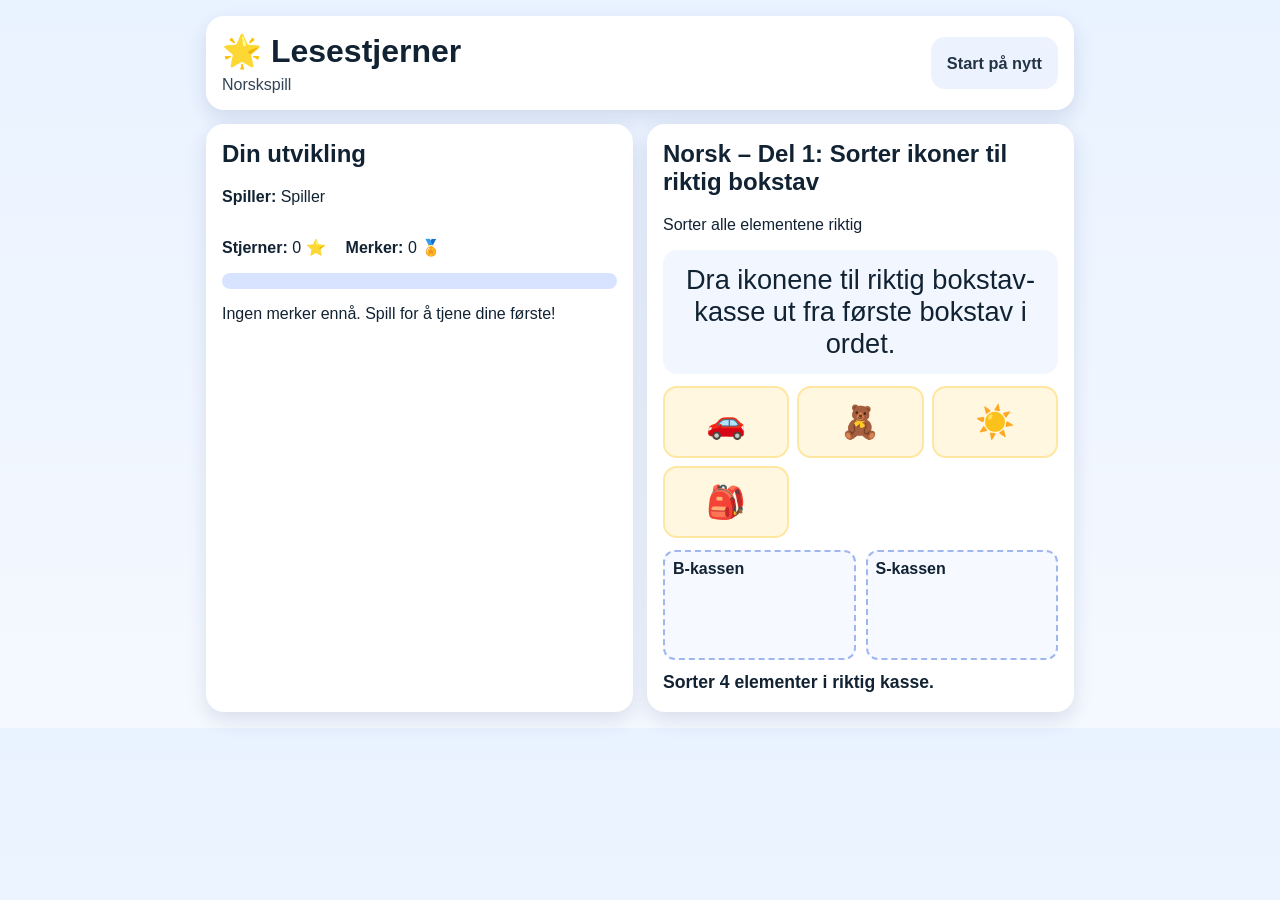
==== commit b44c9aa1: "Start norskspillet direkte uten innlogging og nivåvalg" ====
--- a/index.html
+++ b/index.html
@@ -2,11 +2,11 @@
 <html lang="no">
 <head>
   <meta charset="UTF-8" />
-  <meta http-equiv="refresh" content="0; url=login.html" />
+  <meta http-equiv="refresh" content="0; url=task.html" />
   <meta name="viewport" content="width=device-width, initial-scale=1" />
   <title>Lesestjerner</title>
 </head>
 <body>
-  <p>Sender deg videre til <a href="login.html">innlogging</a>…</p>
+  <p>Sender deg videre til <a href="task.html">spillet</a>…</p>
 </body>
 </html>
